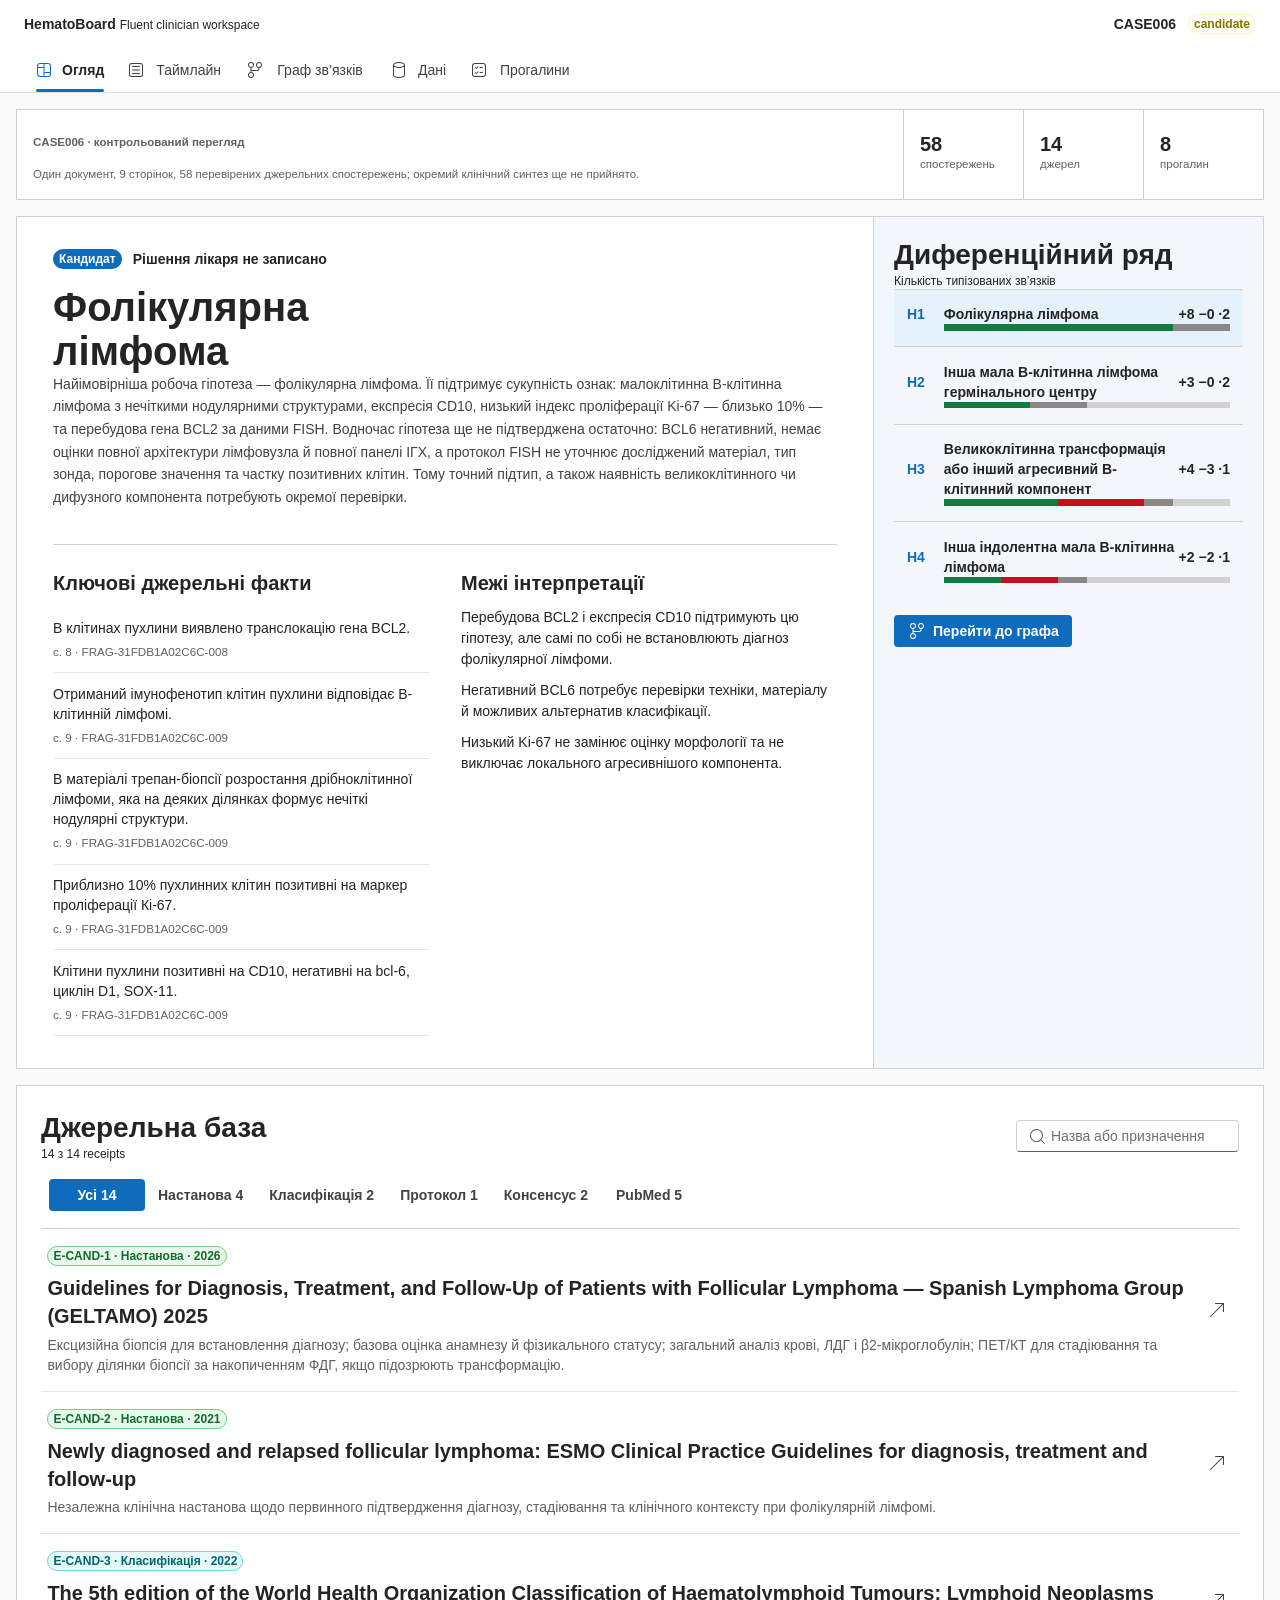
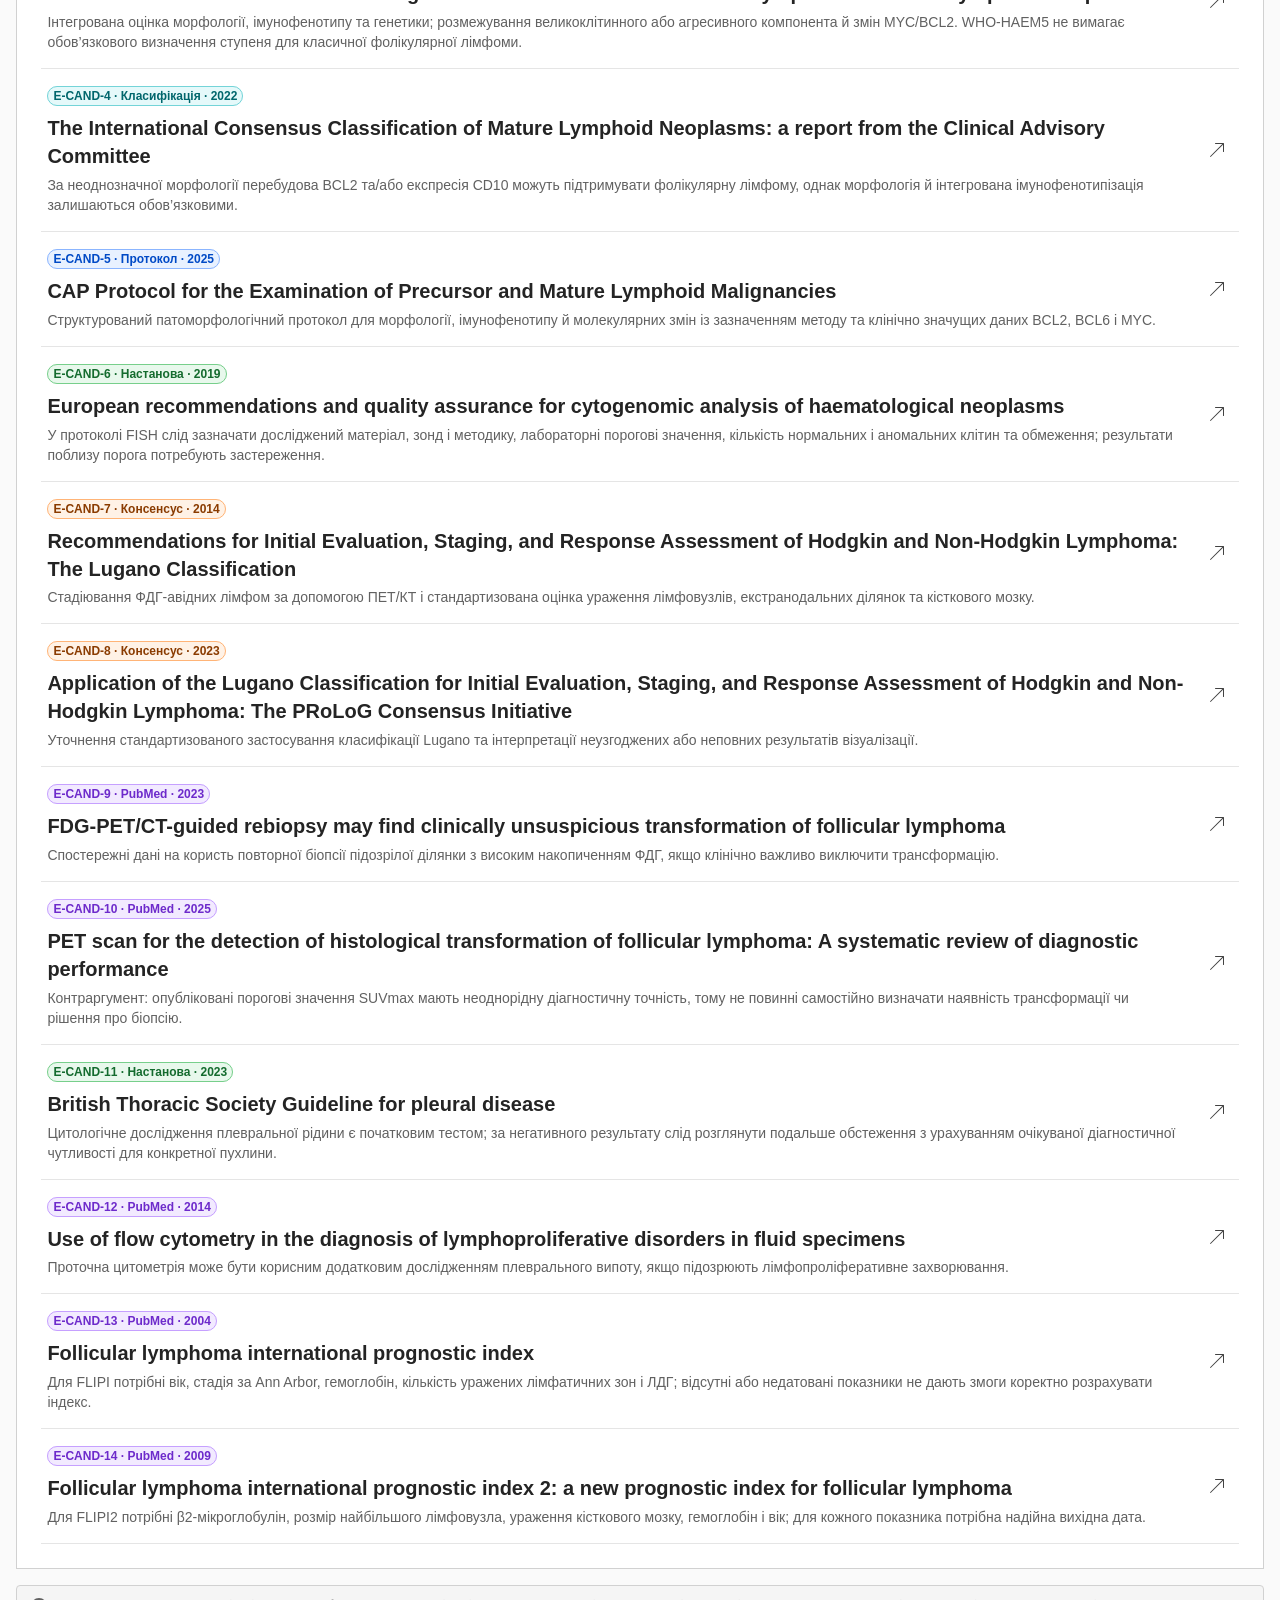
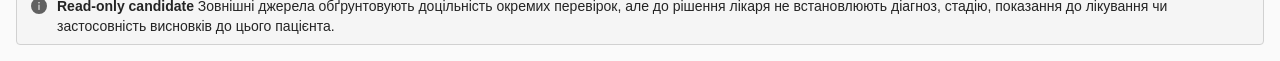
==== fluent/index.html @ 4e54dd89 "Publish canonical Material dashboard" ====
<!doctype html>
<html lang="uk">
  <head><meta charset="UTF-8"/><meta name="viewport" content="width=device-width, initial-scale=1.0"/><title>HematoBoard · Fluent UI v9</title>  <script type="module" crossorigin src="../assets/fluent-U75NaN4F.js"></script>
  <link rel="modulepreload" crossorigin href="../assets/global-CFVaK-80.js">
  <link rel="modulepreload" crossorigin href="../assets/emotion-hash.esm-CCxKqd04.js">
  <link rel="stylesheet" crossorigin href="../assets/global-BKugNEnC.css">
  <link rel="stylesheet" crossorigin href="../assets/fluent-S-GMwJOi.css">
</head>
  <body>
    <!--
    THESIS: A calm clinician workspace uses command surfaces and master-detail reading instead of Material cards or an operations console.
    OWN-WORLD: Fluent neutral layers, Segoe UI, restrained blue focus, square-soft panels and native Fluent commands, tabs and badges.
    STORY: The clinician scans a concise case workspace, opens dated evidence, compares typed relations and inspects source addresses without losing place.
    FIRST VIEWPORT: A slim command header, horizontal task tabs and a quiet split workspace centered on the current clinical question.
    FORM: User-pinned Fluent clinical workspace; seed key user-fluent-2026-08-10.
    FINISH: unreviewed and undocumented is unfinished; this build ends with the finish review, the verdict, and DESIGN.md
    -->
    <div id="root"></div>
  </body>
</html>
---- assets/global-BKugNEnC.css ----
.hb-evidence-graph{--graph-accent:#4f46e5;--graph-surface:#fff;--graph-muted:#667085;--graph-line:#d7dae0;--graph-radius:14px;color:#17213a}.hb-evidence-graph__toolbar{justify-content:space-between;align-items:end;gap:2rem;margin-bottom:1rem;display:flex}.hb-evidence-graph__toolbar h2,.hb-evidence-graph__toolbar p,.hb-evidence-graph__inspector h3,.hb-evidence-graph__inspector p{margin:0}.hb-evidence-graph__toolbar h2{font-size:1.55rem}.hb-evidence-graph__toolbar p{color:var(--graph-muted);max-width:72ch;margin-top:.35rem}.hb-evidence-graph__legend{flex-wrap:wrap;gap:1rem;font-size:.82rem;display:flex}.hb-evidence-graph__legend span:before{content:"";vertical-align:middle;background:#8d939c;width:1.8rem;height:3px;margin-right:.4rem;display:inline-block}.hb-evidence-graph__legend [data-relation=support]:before{background:#16833a}.hb-evidence-graph__legend [data-relation=refute]:before{background:#c9212e}.hb-evidence-graph__workspace{display:block}.hb-evidence-graph__desktop{background:var(--graph-surface);border:1px solid var(--graph-line);border-radius:var(--graph-radius);min-height:680px;position:relative;overflow:hidden}.hb-evidence-graph__desktop svg{pointer-events:none;width:100%;height:100%;position:absolute;inset:0}.hb-edge{fill:none;stroke-width:1.5px;opacity:.18;vector-effect:non-scaling-stroke}.hb-edge--support{stroke:#16833a}.hb-edge--refute{stroke:#c9212e;stroke-dasharray:5 4}.hb-edge--neutral{stroke:#7a808a}.hb-edge.is-active{stroke-width:4px;opacity:.92}.hb-evidence-graph__facts button,.hb-evidence-graph__hypotheses button{border:1px solid var(--graph-line);background:color-mix(in srgb, var(--graph-surface) 96%, var(--graph-accent));color:inherit;cursor:pointer;text-align:left;z-index:2;align-items:center;transition:border-color .18s,background-color .18s,box-shadow .18s,transform .18s;display:grid;position:absolute;translate:0 -50%}.hb-evidence-graph__facts button:focus-visible,.hb-evidence-graph__hypotheses button:focus-visible,.hb-evidence-graph__mobile button:focus-visible{outline:3px solid color-mix(in srgb, var(--graph-accent) 45%, transparent);outline-offset:2px}.hb-evidence-graph__facts button{border-radius:calc(var(--graph-radius) - 4px);grid-template-columns:2.3rem minmax(0,1fr);gap:.6rem;width:31%;min-height:48px;padding:.55rem .7rem;left:2.5%}.hb-evidence-graph__facts button strong{color:var(--graph-accent)}.hb-evidence-graph__facts button span{white-space:nowrap;text-overflow:ellipsis;overflow:hidden}.hb-evidence-graph__facts button.is-active{border-color:color-mix(in srgb, var(--graph-accent) 55%, var(--graph-line))}.hb-evidence-graph__facts button.is-selected{background:color-mix(in srgb, var(--graph-accent) 10%, var(--graph-surface));border-color:var(--graph-accent);box-shadow:0 8px 22px #1f2a441f}.hb-evidence-graph__hypotheses button{border-radius:var(--graph-radius);grid-template-columns:3rem minmax(0,1fr);gap:.75rem;width:31%;min-height:66px;padding:.8rem;right:2.5%}.hb-evidence-graph__hypotheses button>strong{min-height:2.6rem;color:var(--graph-accent);background:color-mix(in srgb, var(--graph-accent) 10%, var(--graph-surface));border-radius:calc(var(--graph-radius) - 5px);place-items:center;display:grid}.hb-evidence-graph__hypotheses button span{font-weight:700;line-height:1.2}.hb-evidence-graph__hypotheses button small{color:var(--graph-muted);text-transform:uppercase;letter-spacing:.06em;margin-bottom:.25rem;font-size:.68rem;font-weight:500;display:block}.hb-evidence-graph__hypotheses button.is-selected{border-color:var(--graph-accent);background:color-mix(in srgb, var(--graph-accent) 8%, var(--graph-surface));box-shadow:0 12px 28px #1f2a4421}.hb-evidence-graph__inspector{background:var(--graph-surface);border:1px solid var(--graph-line);border-radius:var(--graph-radius);align-content:start;min-width:0;display:grid;overflow:auto}.hb-evidence-graph__inspector>header,.hb-evidence-graph__inspector>section{min-width:0;padding:1rem 1.15rem}.hb-evidence-graph__inspector>section{border-top:1px solid var(--graph-line)}.hb-evidence-graph__inspector h3{font-size:1.05rem}.hb-evidence-graph__inspector h4{overflow-wrap:anywhere;margin:.25rem 0 0;font-size:.95rem;line-height:1.35}.hb-evidence-graph__inspector p,.hb-evidence-graph__inspector li{color:var(--graph-muted);font-size:.82rem;line-height:1.45}.hb-evidence-graph__inspector header p{margin-top:.35rem}.hb-evidence-graph__inspector ul{gap:.6rem;margin:.65rem 0 0;padding:0;list-style:none;display:grid}.hb-evidence-graph__inspector li{grid-template-columns:2rem minmax(0,1fr);align-items:start;gap:.55rem;display:grid}.hb-evidence-graph__inspector li>span{color:var(--graph-accent);font-weight:700}.hb-evidence-graph__inspector li div{gap:.15rem;min-width:0;display:grid}.hb-evidence-graph__inspector li small{color:var(--graph-muted);line-height:1.35}.hb-evidence-graph__fact-list li{display:block}.hb-evidence-graph__fact-list button{border-radius:calc(var(--graph-radius) - 8px);width:100%;color:inherit;text-align:left;cursor:pointer;background:0 0;border:0;grid-template-columns:2rem minmax(0,1fr);gap:.55rem;padding:.45rem;display:grid}.hb-evidence-graph__fact-list button:hover{background:color-mix(in srgb, var(--graph-accent) 7%, var(--graph-surface))}.hb-evidence-graph__fact-list button:focus-visible{outline:3px solid color-mix(in srgb, var(--graph-accent) 45%, transparent);outline-offset:2px}.hb-evidence-graph__fact-list button>span{color:var(--graph-accent);font-weight:700}.hb-evidence-graph__relation-summary{margin-top:.65rem!important}.hb-evidence-graph__receipt{background:color-mix(in srgb, var(--graph-accent) 5%, var(--graph-surface))}.hb-evidence-graph__receipt strong{color:#16833a;margin-top:.45rem;font-size:.76rem;display:block}.hb-evidence-graph__counts{grid-template-columns:repeat(3,1fr);gap:.35rem;margin-top:.8rem;display:grid}.hb-evidence-graph__counts span{border-radius:calc(var(--graph-radius) - 8px);background:color-mix(in srgb, var(--graph-line) 38%, var(--graph-surface));text-align:center;padding:.4rem .3rem;font-size:.78rem;font-weight:700}.hb-evidence-graph__counts [data-relation=support]{color:#16833a}.hb-evidence-graph__counts [data-relation=refute]{color:#c9212e}.hb-evidence-graph__counts [data-relation=neutral]{color:#646a73}.hb-evidence-graph__index{color:var(--graph-accent);margin-bottom:.25rem;font-size:.76rem;font-weight:700;display:inline-block}.hb-evidence-graph__mobile{display:none}.hb-evidence-graph--material{--graph-accent:#6750a4;--graph-surface:#fffbfe;--graph-muted:#49454f;--graph-line:#cac4d0;--graph-radius:24px}.hb-evidence-graph--fluent{--graph-accent:#0f6cbd;--graph-surface:#fff;--graph-muted:#616161;--graph-line:#d1d1d1;--graph-radius:6px}.hb-evidence-graph--operations{--graph-accent:#06c;--graph-surface:#fff;--graph-muted:#4f5255;--graph-line:#c7c7c7;--graph-radius:2px}.hb-evidence-graph--operations .hb-evidence-graph__desktop{background:linear-gradient(90deg,#f5f5f5 0 35%,#fff 35% 65%,#f5f5f5 65%)}.hb-evidence-graph--operations .hb-evidence-graph__facts button,.hb-evidence-graph--operations .hb-evidence-graph__hypotheses button{box-shadow:none}@media (width>=761px){.hb-evidence-graph--material .hb-evidence-graph__workspace{grid-template-columns:minmax(0,2fr) minmax(300px,1fr);align-items:stretch;gap:1rem;display:grid}.hb-evidence-graph--material .hb-evidence-graph__desktop{min-width:0;min-height:560px}.hb-evidence-graph--material .hb-evidence-graph__toolbar h2{font-size:1.35rem;font-weight:500}.hb-evidence-graph--material .hb-evidence-graph__toolbar p,.hb-evidence-graph--material .hb-evidence-graph__legend{font-size:.72rem}.hb-evidence-graph--material .hb-evidence-graph__facts button{grid-template-columns:2rem minmax(0,1fr);gap:.45rem;width:35%;min-height:40px;padding:.4rem .55rem;font-size:.83rem}.hb-evidence-graph--material .hb-evidence-graph__hypotheses button{grid-template-columns:2.55rem minmax(0,1fr);gap:.55rem;width:35%;min-height:54px;padding:.58rem;font-size:.83rem}.hb-evidence-graph--material .hb-evidence-graph__hypotheses button>strong{min-height:2.15rem}.hb-evidence-graph--material .hb-evidence-graph__hypotheses button small{font-size:.58rem}.hb-evidence-graph--material .hb-evidence-graph__inspector h3{font-size:.95rem}.hb-evidence-graph--material .hb-evidence-graph__inspector h4{font-size:.86rem}.hb-evidence-graph--material .hb-evidence-graph__inspector p,.hb-evidence-graph--material .hb-evidence-graph__inspector li{font-size:.72rem}.hb-evidence-graph--material .hb-evidence-graph__index{font-size:.66rem}}@media (width>=761px) and (width<=1100px){.hb-evidence-graph--material .hb-evidence-graph__workspace{grid-template-columns:minmax(0,1fr)}}@media (width<=760px){.hb-evidence-graph__toolbar{flex-direction:column;align-items:flex-start;gap:.8rem}.hb-evidence-graph__desktop{display:none}.hb-evidence-graph__mobile{gap:.5rem;display:grid}.hb-evidence-graph__mobile button{border:1px solid var(--graph-line);border-radius:var(--graph-radius);background:var(--graph-surface);color:inherit;text-align:left;grid-template-columns:2.4rem minmax(0,1fr) auto;align-items:center;gap:.6rem;padding:.8rem;display:grid}.hb-evidence-graph__mobile button.is-selected{border-color:var(--graph-accent);background:color-mix(in srgb, var(--graph-accent) 8%, var(--graph-surface))}.hb-evidence-graph__mobile strong{color:var(--graph-accent)}.hb-evidence-graph__mobile small{color:var(--graph-muted)}.hb-evidence-graph__inspector{margin-top:.75rem}}@media (prefers-reduced-motion:reduce){.hb-evidence-graph *{transition-duration:.01ms!important}}:root{color:#161616;font-synthesis:none;text-rendering:optimizelegibility;background:#f4f4f4}*{box-sizing:border-box}html{scroll-behavior:smooth;max-width:100%;overflow-x:clip}body{min-width:320px;max-width:100%;min-height:100vh;margin:0;overflow-x:clip}#root{width:100%;max-width:100%;overflow-x:clip}button,input{font:inherit}a{color:inherit}.hb-framework-note{align-items:center;gap:.5rem;font-size:.75rem;line-height:1.35;display:flex}.hb-source-tone--guideline{--source-bg:#e8f8ec;--source-fg:#146b2e;--source-border:#77cf8b}.hb-source-tone--classification{--source-bg:#e5f9fa;--source-fg:#00666c;--source-border:#74d4d8}.hb-source-tone--protocol{--source-bg:#e8f1ff;--source-fg:#004ac6;--source-border:#8bb5ff}.hb-source-tone--consensus{--source-bg:#fff2e6;--source-fg:#8a3b00;--source-border:#ffb477}.hb-source-tone--pubmed{--source-bg:#f2eaff;--source-fg:#6d2acb;--source-border:#c6a0ff}.hb-source-surface{background:var(--source-bg);color:var(--source-fg);border-color:var(--source-border)}.hb-visually-hidden{clip:rect(0, 0, 0, 0);white-space:nowrap;border:0;width:1px;height:1px;margin:-1px;padding:0;position:absolute;overflow:hidden}
---- assets/fluent-S-GMwJOi.css ----
.fl-loader{place-items:center;min-height:100vh;display:grid}.fl-case-strip{background:#fff;border:1px solid #d1d1d1;grid-template-columns:minmax(320px,1fr) repeat(3,120px);margin-bottom:1rem;display:grid}.fl-case-strip>div{padding:.9rem 1rem}.fl-case-strip>div:not(:first-child){border-left:1px solid #d1d1d1;flex-direction:column;justify-content:center;display:flex}.fl-case-strip strong{font-size:1.25rem}.fl-case-strip span{color:#616161;font-size:.72rem}.fl-workspace{background:#fff;border:1px solid #d1d1d1;grid-template-columns:minmax(0,1fr) 390px;min-height:610px;display:grid}.fl-case-focus{padding:2rem 2.25rem}.fl-focus-status{align-items:center;gap:.7rem;display:flex}.fl-case-focus>.fui-Title1{max-width:18ch;margin-top:1.1rem;font-size:2.5rem;line-height:1.08;display:block}.fl-rationale{color:#424242;max-width:76ch;margin-top:1rem;display:block;line-height:1.62!important}.fl-reading{border-top:1px solid #d1d1d1;grid-template-columns:1fr 1fr;gap:2rem;margin-top:2.2rem;padding-top:1.5rem;display:grid}.fl-reading section>span{margin-bottom:.65rem;display:block}.fl-reading button{text-align:left;width:100%;color:inherit;cursor:pointer;background:0 0;border:0;border-bottom:1px solid #e5e5e5;gap:.25rem;padding:.65rem 0;display:grid}.fl-reading button small{color:#616161}.fl-reading p{margin:.6rem 0;line-height:1.5}.fl-context-pane{background:#f3f6fa;border-left:1px solid #d1d1d1;padding:1.25rem}.fl-context-pane>.fui-Button{margin-top:1rem}.fl-section-title{justify-content:space-between;align-items:center;gap:1.5rem;display:flex}.fl-section-title>div>span{display:block}.fl-diff__row.fui-Button{text-align:left;color:#242424;border-top:1px solid #d1d1d1;border-radius:0;grid-template-rows:auto .42rem;grid-template-columns:2.3rem minmax(0,1fr) auto;width:100%;height:auto;padding:.9rem .75rem;display:grid}.fl-diff__row[data-selected=true]{background:#e6f2fb}.fl-diff__row>span:first-child{color:#0f6cbd;font-weight:700}.fl-diff__row strong{white-space:normal}.fl-diff__row em{font-variant-numeric:tabular-nums;font-style:normal}.fl-diff__row>i{background:#d1d1d1;grid-column:2/-1;height:.42rem;display:flex}.fl-diff__row>i b{background:#107c41}.fl-diff__row>i u{background:#c50f1f}.fl-diff__row>i s{background:#8a8886}.fl-sources,.fl-timeline,.fl-graph,.fl-data,.fl-gaps>Card{margin-top:1rem}.fl-sources{background:#fff;border:1px solid #d1d1d1;padding:1.5rem}.fl-sources>.fui-Toolbar{margin-top:.8rem}.fl-source-list{border-top:1px solid #d1d1d1;margin-top:.8rem}.fl-source-list article{border-bottom:1px solid #e5e5e5;grid-template-columns:minmax(0,1fr) auto;align-items:center;gap:1rem;padding:1rem .4rem;display:grid}.fl-source-list article .fui-Subtitle1,.fl-source-list article .fui-Body1{display:block}.fl-source-list article .fui-Subtitle1{margin-top:.5rem}.fl-source-list article .fui-Body1{color:#616161;margin-top:.3rem}.fl-timeline,.fl-graph,.fl-data,.fl-gaps>.fui-Card{background:#fff;border:1px solid #d1d1d1;box-shadow:none!important;padding:1.5rem!important}.fl-timeline{background:#fff;border:1px solid #d1d1d1;padding:1.5rem}.fl-timeline__workspace{border:1px solid #d1d1d1;grid-template-columns:minmax(0,1.15fr) minmax(320px,.7fr);gap:0;margin:1.5rem 0;display:grid}.fl-timeline__list button{text-align:left;width:100%;color:inherit;cursor:pointer;background:#fff;border:0;border-bottom:1px solid #e5e5e5;grid-template-columns:10rem minmax(0,1fr) auto;align-items:center;gap:1rem;padding:1rem;display:grid}.fl-timeline__list button[data-selected=true]{background:#e6f2fb;box-shadow:inset 3px 0 #0f6cbd}.fl-timeline__list time{color:#0f6cbd;font-weight:650}.fl-timeline__list button>span{gap:.25rem;display:grid}.fl-timeline__list small{color:#616161}.fl-event-detail{box-shadow:none!important;background:#f7f9fb!important;border:0!important;border-left:1px solid #d1d1d1!important;border-radius:0!important;padding:1.5rem!important}.fl-event-detail>.fui-Title2,.fl-event-detail>.fui-Body1{margin-top:1rem;display:block}.fl-event-detail>.fui-Body1{line-height:1.55}.fl-receipt{border-top:1px solid #d1d1d1;justify-items:start;gap:.45rem;margin-top:1.5rem;padding-top:1rem;display:grid}.fl-undated{grid-template-columns:repeat(3,minmax(0,1fr));gap:.5rem;display:grid}.fl-undated button{color:inherit;text-align:left;cursor:pointer;background:#fff;border:1px solid #d1d1d1;gap:.35rem;padding:.8rem;display:grid}.fl-undated small{color:#616161}.fl-table-wrap{margin-top:1rem;overflow-x:auto}.fl-table-wrap [role=grid]{min-width:850px}.fl-cell-meta{color:#616161;margin-top:.2rem;display:block!important}.fl-gaps{grid-template-columns:minmax(0,.85fr) minmax(0,1.15fr);gap:1rem;display:grid}.fl-gaps>.fui-Card{min-width:0}.fl-gap-heading{align-items:flex-start;gap:.7rem;display:flex}.fl-chip-row{flex-wrap:wrap;gap:.4rem;display:flex}.fl-workups{gap:.7rem;margin-top:1rem;display:grid}.fl-workup{box-shadow:none!important;background:#f7f9fb!important;padding:1rem!important}.fl-workup>.fui-Title2,.fl-workup>.fui-Body1{margin-top:.7rem;display:block}.fl-workup>.fui-Body1{line-height:1.5}.fl-limit{margin-top:1rem}@media (width<=1050px){.fl-workspace,.fl-gaps{grid-template-columns:1fr}.fl-context-pane{border-top:1px solid #d1d1d1;border-left:0}.fl-case-strip{grid-template-columns:repeat(3,1fr)}.fl-case-strip>div:first-child{grid-column:1/-1}.fl-timeline__workspace{grid-template-columns:1fr}.fl-event-detail{border-top:1px solid #d1d1d1!important;border-left:0!important}}@media (width<=700px){.fl-case-strip,.fl-reading,.fl-undated{grid-template-columns:1fr}.fl-case-strip>div{border-top:1px solid #d1d1d1;border-left:0!important;grid-column:auto!important}.fl-case-focus{padding:1.2rem}.fl-case-focus>.fui-Title1{font-size:2rem}.fl-section-title{flex-direction:column;align-items:flex-start}.fl-timeline,.fl-graph,.fl-data,.fl-gaps>.fui-Card,.fl-sources{padding:1rem!important}.fl-timeline__list button{grid-template-columns:1fr auto}.fl-timeline__list time{grid-column:1/-1}.fl-source-list article{grid-template-columns:1fr}.fl-source-list article>.fui-Button{justify-self:start}}.fl-nav{scrollbar-width:thin;width:100%;max-width:100%;overflow:auto hidden}.fl-nav [role=tab]{flex:none}@media (width<=700px){.fl-nav{overflow-x:hidden}.fl-nav>[role=tablist]{width:100%;max-width:100%;padding-inline:0!important}.fl-nav [role=tab]{flex:20%;min-width:0;padding-inline:.3rem;font-size:.73rem}.fl-nav [role=tab] svg{display:none}}.fl-case-strip>div:first-child .fui-Title2,.fl-case-strip>div:first-child .fui-Body1{display:block}.fl-case-strip>div:first-child .fui-Body1{margin-top:.25rem}@media (width<=700px){.fl-topbar{padding:.65rem .75rem!important}.fl-brand{white-space:nowrap;text-overflow:ellipsis;min-width:0;overflow:hidden}.fl-brand .fui-Caption1{display:none}.fl-nav [role=tab]{white-space:normal;font-size:.67rem;line-height:1.05}.fl-case-strip{grid-template-columns:repeat(3,minmax(0,1fr))!important}.fl-case-strip>div{border-top:1px solid #d1d1d1;padding:.75rem .7rem;grid-column:auto!important}.fl-case-strip>div:first-child{grid-column:1/-1!important}.fl-case-strip>div:not(:first-child){border-left:1px solid #d1d1d1!important}.fl-case-strip>div:nth-child(2){border-left:0!important}}
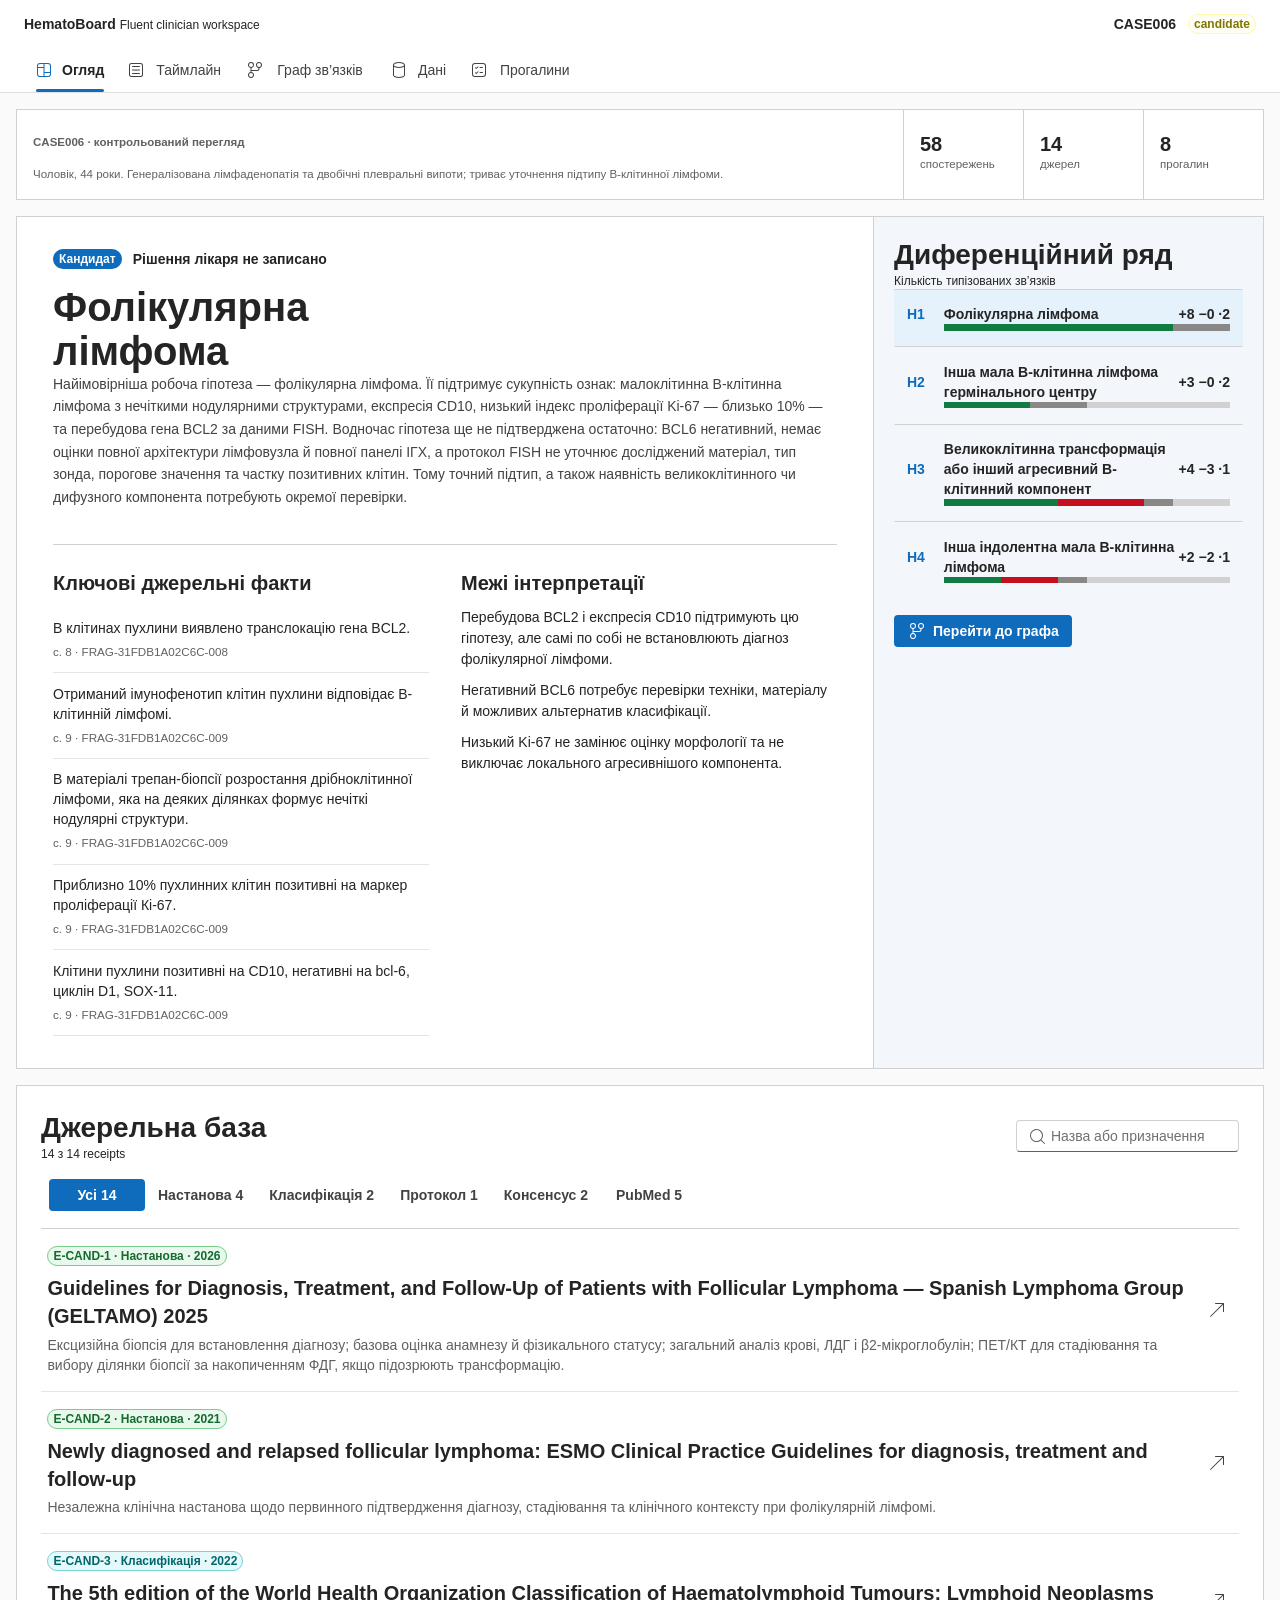
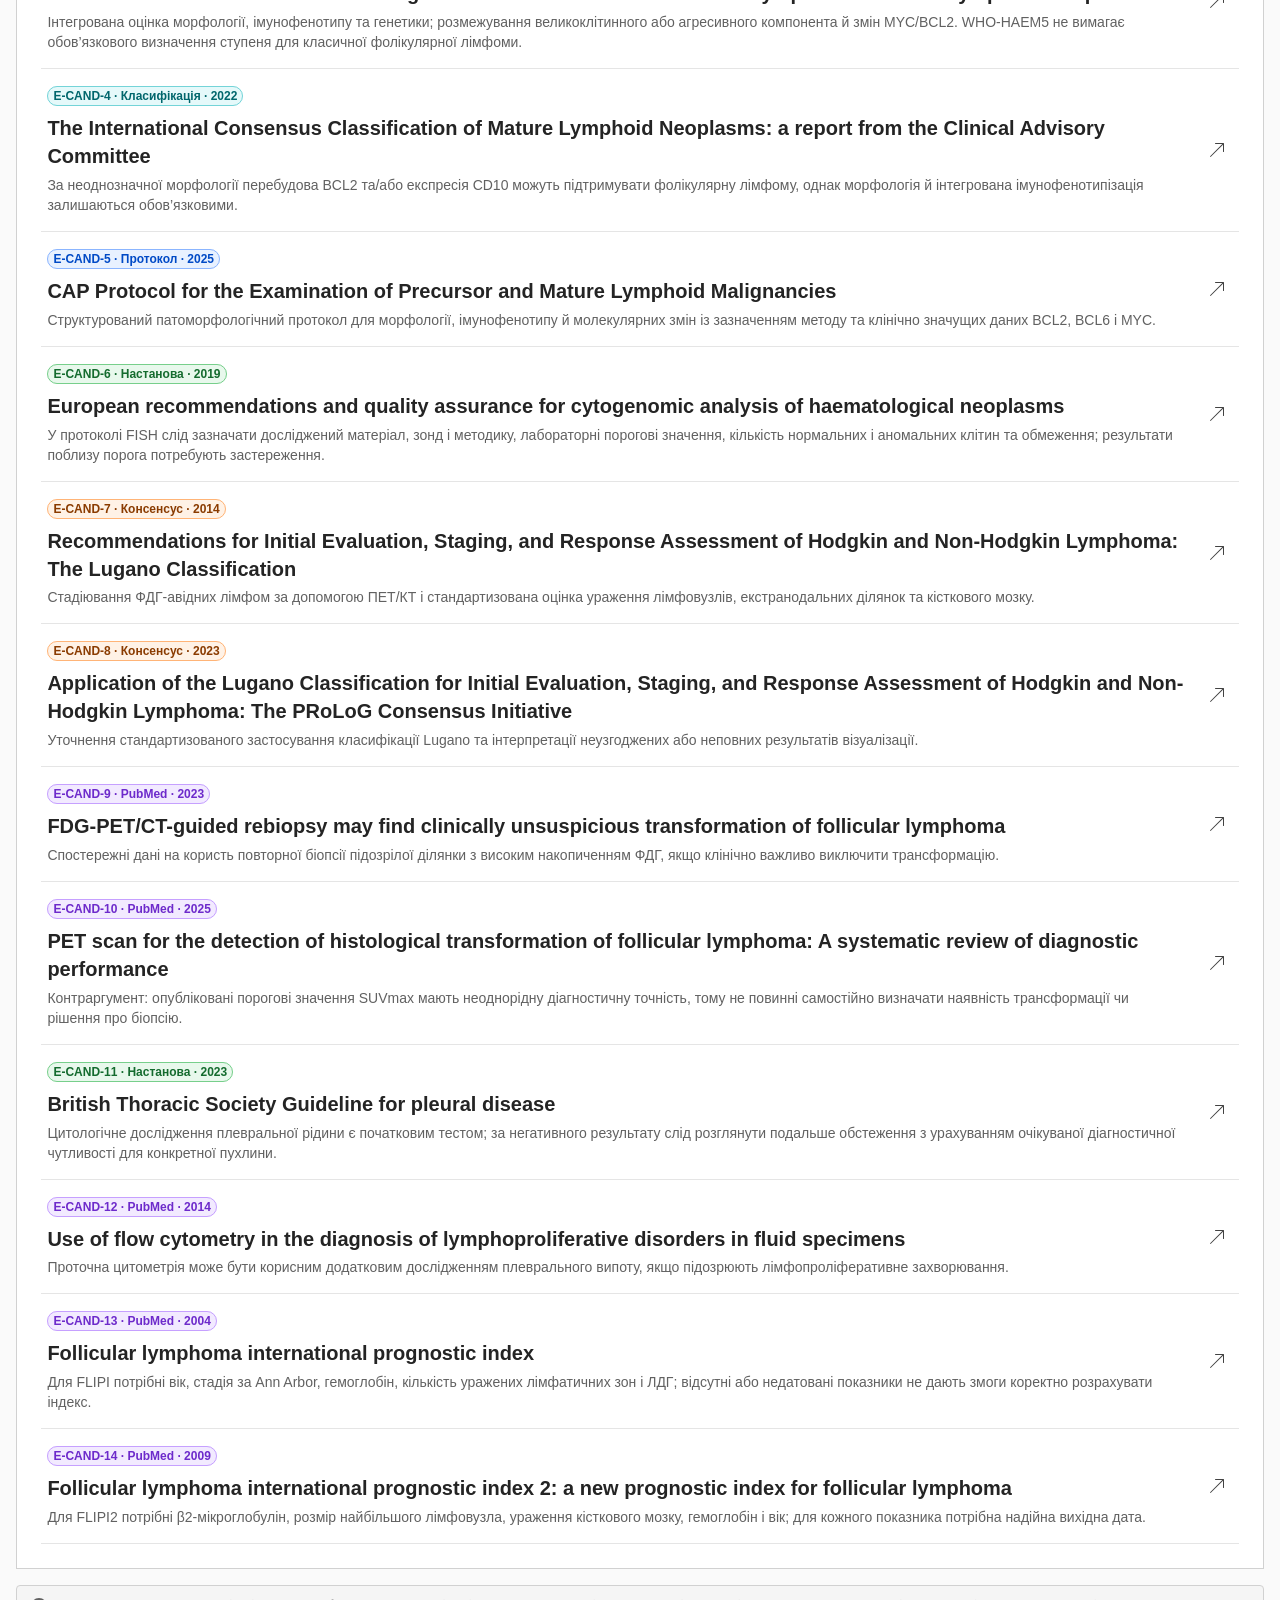
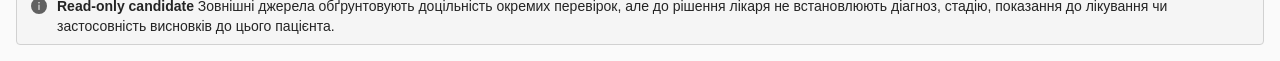
==== commit d1e1809f: "Refine patient context and timeline interaction" ====
--- a/fluent/index.html
+++ b/fluent/index.html
@@ -1,7 +1,7 @@
 <!doctype html>
 <html lang="uk">
-  <head><meta charset="UTF-8"/><meta name="viewport" content="width=device-width, initial-scale=1.0"/><title>HematoBoard · Fluent UI v9</title>  <script type="module" crossorigin src="../assets/fluent-U75NaN4F.js"></script>
-  <link rel="modulepreload" crossorigin href="../assets/global-CFVaK-80.js">
+  <head><meta charset="UTF-8"/><meta name="viewport" content="width=device-width, initial-scale=1.0"/><title>HematoBoard · Fluent UI v9</title>  <script type="module" crossorigin src="../assets/fluent-CV7Nn8Fd.js"></script>
+  <link rel="modulepreload" crossorigin href="../assets/global-BxcyiKzm.js">
   <link rel="modulepreload" crossorigin href="../assets/emotion-hash.esm-CCxKqd04.js">
   <link rel="stylesheet" crossorigin href="../assets/global-BKugNEnC.css">
   <link rel="stylesheet" crossorigin href="../assets/fluent-S-GMwJOi.css">
